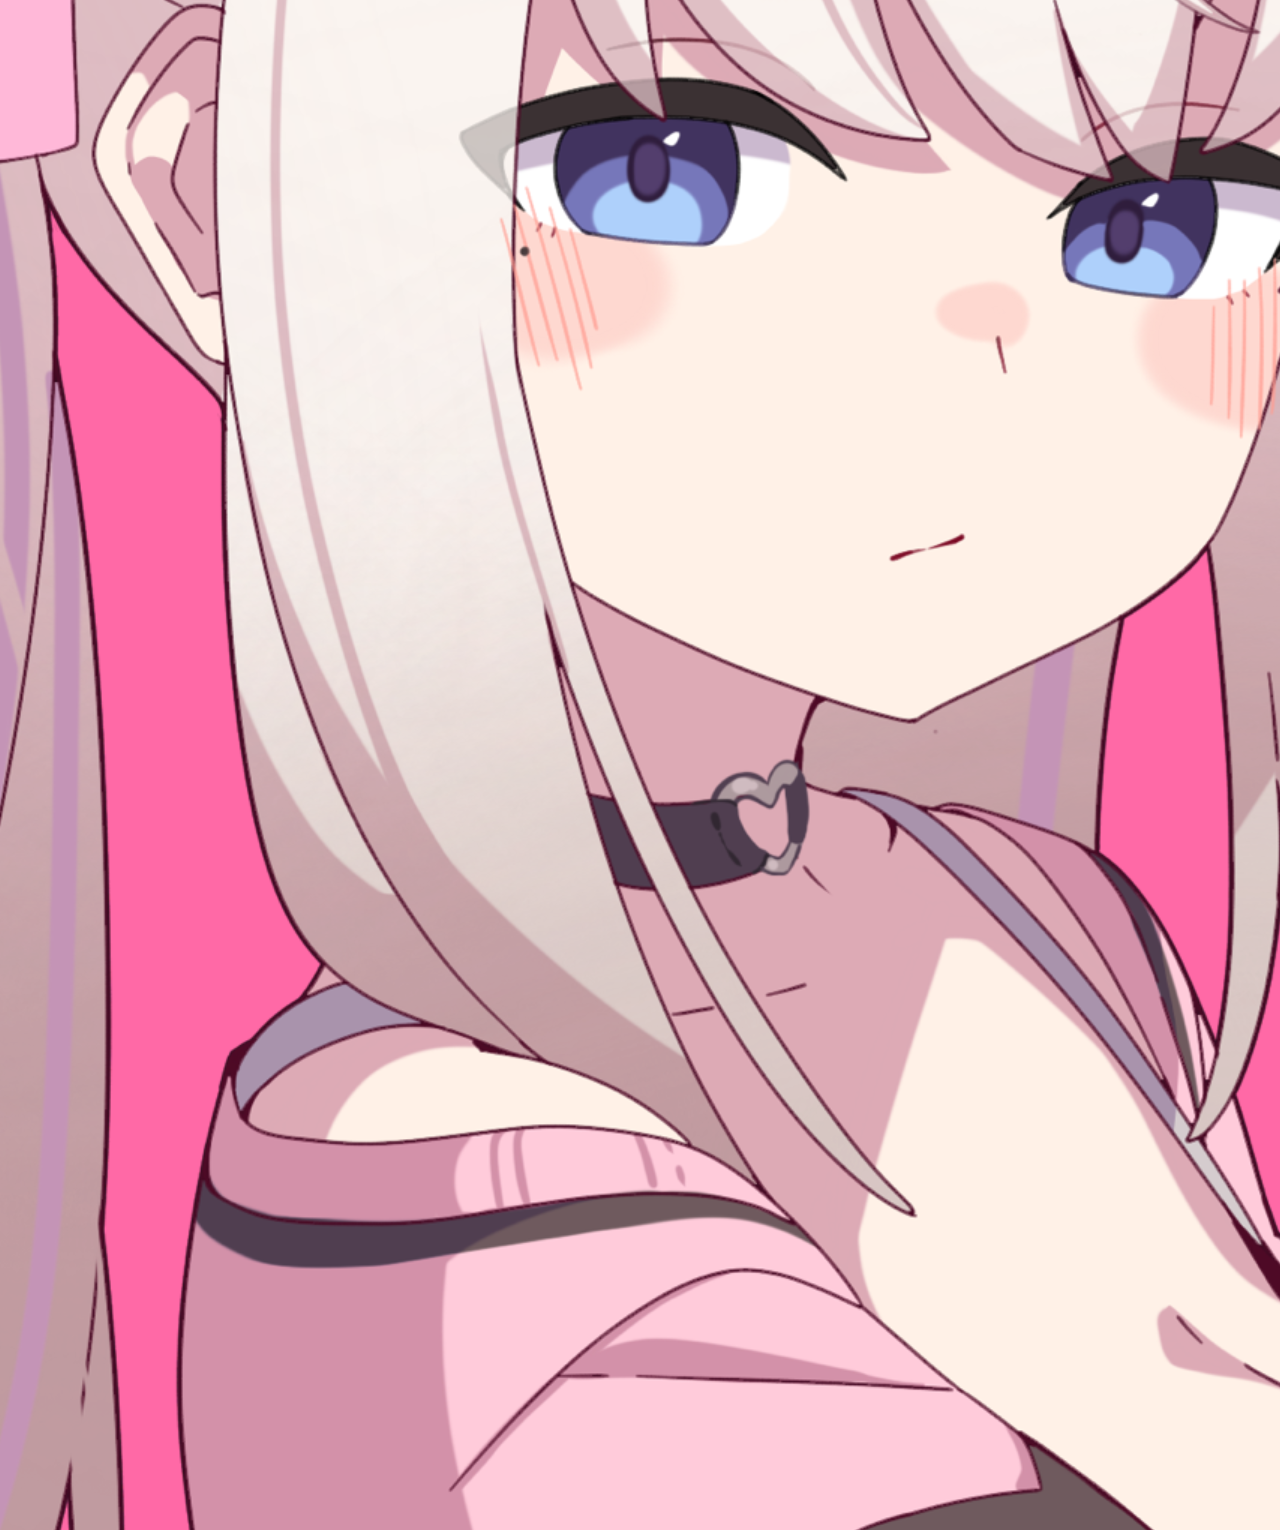
==== name.html @ 31b68fbc "first commit" ====
<head>
    <link rel="stylesheet" href="./card.css">
</head>
<body>

    <div class="bg-animation">
    <div class="blob yellow"></div>
    <div class="blob blue"></div>
    <div class="blob pink"></div>
  </div>

    <div class="bg-box">
        <img src="./에마.jpg"
        alt="프로필 이미지"
        class="profile-img">
        
        <div class="name"> 김강민 </div>
        <div class="job-title">애니메이션, 일본노래, 버튜버, 게임등</div>

        <div class="about-me">
        안녕하세요~ 애니메이션 감상, JPOP 듣기, 버튜버 방송시청, 게임 등을 좋아하고 웹 수업을 배우고 있는 청년입니다.
        애니메이션 쪽을 좋아하게 되면서 관련된 서브컬쳐 종류나 음악등을 좋아하게 되었습니다!
        웹에 대해서는 모르는편이고 어려운것도 있지만 나름 재미있는것 같아 열심히 배워보고 싶습니다!!
        </div>

        <div>
        <a href="mailto:email@example.com" class="contact-info">📧 이메일</a>
        <a href="https://github.com" target="_blank" class="contact-info"
      >💻 깃허브</a
        >
        <a href="https://instagram.com" class="contact-info">📱 인스타그램</a>
    </div>

</div>
<div class="item">
    <img src="에밀리아2.jpg" alt="사진1">
</div>
<div class="item">
    <img src="에마2.jpg" alt="사진2">
</div>
<div class="item">
    <img src="1805329-1.output.png" alt="사진3">
</div>
<div class="item">
    <img src="" alt="사진4">
</div>
</body>
---- card.css ----
body {
  margin: 0;
  display: flex;
  justify-content: center;
  align-items: center;
  height: 100vh;
  font-family: 'Gowun Dodum', sans-serif;
  background-color: #f0f4f8; /* 베이스는 차분한 그레이시 블루 */
  overflow: hidden;
  position: relative;
}

/* 🎨 배경에서 움직이는 큰 원들 */
.bg-animation {
  position: absolute;
  top: 0;
  left: 0;
  width: 100%;
  height: 100%;
  z-index: -1;
  filter: blur(80px); /* 원들을 뭉개서 구름처럼 만듦 */
}

.blob {
  position: absolute;
  width: 400px;
  height: 400px;
  border-radius: 50%;
  animation: move 20s alternate infinite;
}

/* 첫 번째 원: 캐릭터 머리칼의 연노랑 (눈 안아픈 톤) */
.blob.yellow {
  background: #fff9e6;
  top: -10%;
  left: -10%;
  animation-duration: 25s;
}

/* 두 번째 원: 캐릭터 눈동자의 하늘색 */
.blob.blue {
  background: #d0ebff;
  bottom: -10%;
  right: -10%;
  animation-duration: 18s;
}

/* 세 번째 원: 강조 포인트 핑크 */
.blob.pink {
  background: #f3d9fa;
  top: 40%;
  right: 10%;
  animation-duration: 22s;
}

@keyframes move {
  from { transform: translate(0, 0) scale(1); }
  to { transform: translate(100px, 100px) scale(1.2); }
}



.bg-box{
  background-color: rgb(170, 222, 247);
  width: 350px;
  padding: 40px 30px;
  border-radius: 20px;
  box-shadow: 0 10px 30px rgba(0, 0, 0, 0.1); /* 그림자 효과 */
  text-align: center; /* 카드 안의 모든 요소를 가운데 정렬 */
}


.profile-img {
  width: 120px;
  height: 120px;
  border-radius: 50%; /* 50%를 주면 완벽한 원이 됩니다 */
  object-fit: cover;
  margin-bottom: 30px;
  border: 3px solid #fcfbb9; /* 테두리 색상 */
}

.name {
  /* 글자 색상, 크기, 굵기를 변경해보세요 */
  color: #1f2937;
  font-size: 24px;
  font-weight: bold;
  margin-bottom: 5px;
}

.job-title {
  /* 글자 색상을 회색 톤으로 바꾸고 살짝 띄워보세요 */
  color: #c990bf; /* 메인 테마색인 초록색 사용 */
  font-size: 14px;
  letter-spacing: 2px; /* 자간(글자 사이 간격) 넓히기 */
  margin-bottom: 20px;
}

.about-me {
  color: #4b5563;
  font-size: 15px;
  line-height: 1.6; /* 줄 간격 넓혀서 가독성 높이기 */
  margin-bottom: 30px;
  text-align: left; /* 본문만 왼쪽 정렬로 변경 */
  word-break: keep-all; /* 단어 단위로 줄바꿈 (한글 가독성에 좋음) */
}

.contact-info {
  display: inline-block;
  background-color: #f3f4f6;
  color: #374151;
  padding: 8px 15px;
  border-radius: 20px;
  font-size: 13px;
  margin: 5px;
  text-decoration: none; /* 링크 밑줄 제거 */
}

/* 연락처에 마우스 올렸을 때 효과 */
.contact-info:hover {
  background-color: #10b981;
  color: white;
}
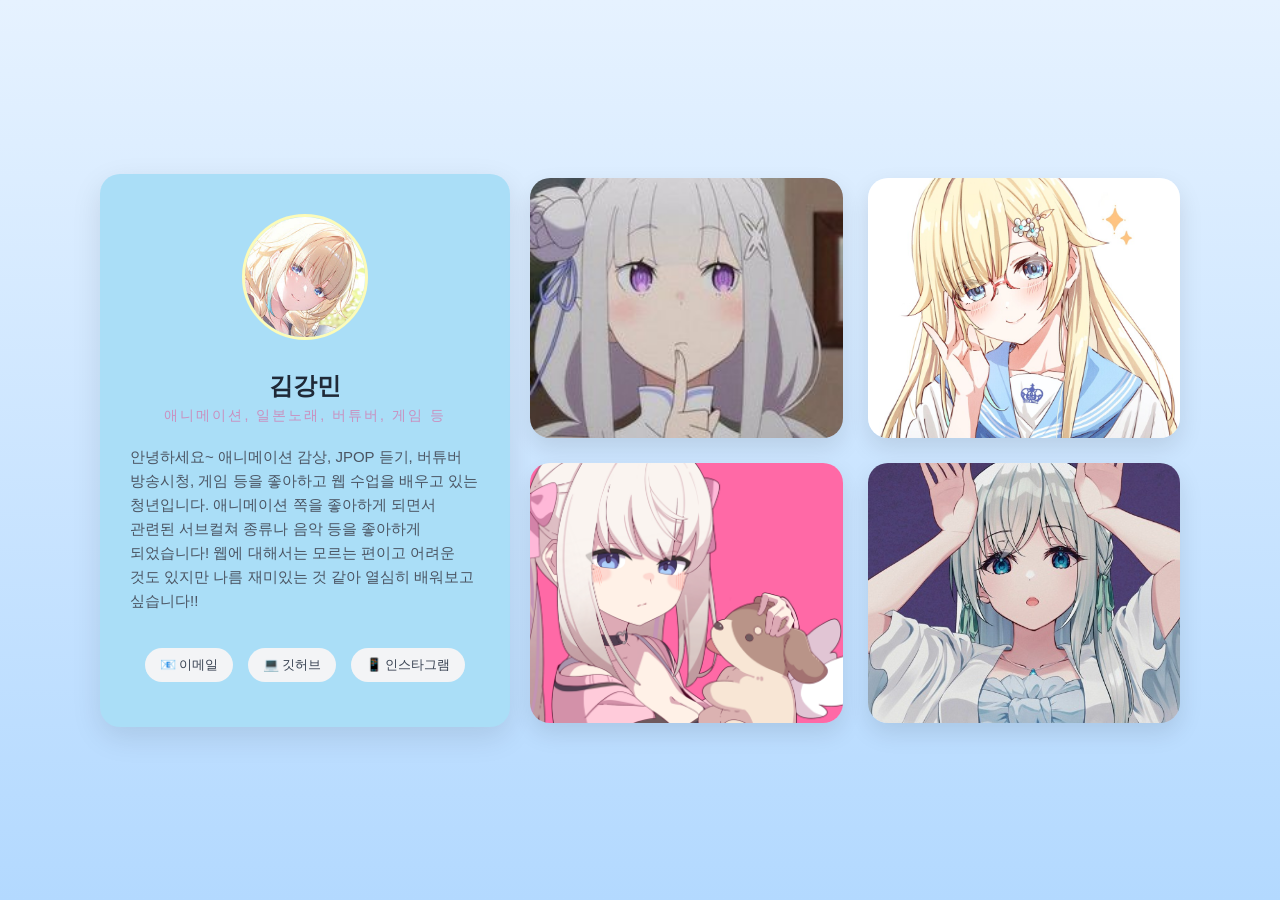
==== commit 839cf43f: "main" ====
--- a/name.html
+++ b/name.html
@@ -3,45 +3,62 @@
 </head>
 <body>
 
-    <div class="bg-animation">
-    <div class="blob yellow"></div>
-    <div class="blob blue"></div>
-    <div class="blob pink"></div>
-  </div>
+<div class="bg-animation">
+  <svg class="snow-container" xmlns="http://www.w3.org/2000/svg">
+    <circle class="snow snow--near" cx="10%" cy="-10" r="4" />
+    <circle class="snow snow--mid" cx="30%" cy="-10" r="3" />
+    <circle class="snow snow--far" cx="50%" cy="-10" r="2" />
+    <circle class="snow snow--near" cx="70%" cy="-10" r="4" />
+    <circle class="snow snow--mid" cx="90%" cy="-10" r="3" />
+    <circle class="snow snow--near" cx="20%" cy="-10" r="4" />
+    <circle class="snow snow--far" cx="40%" cy="-10" r="2" />
+    <circle class="snow snow--mid" cx="60%" cy="-10" r="3" />
+    <circle class="snow snow--near" cx="85%" cy="-10" r="4" />
+  </svg>
+</div>
 
+<div class="main-container">
+    
     <div class="bg-box">
-        <img src="./에마.jpg"
-        alt="프로필 이미지"
-        class="profile-img">
-        
+        <img src="./에마.jpg" alt="프로필 이미지" class="profile-img">
         <div class="name"> 김강민 </div>
-        <div class="job-title">애니메이션, 일본노래, 버튜버, 게임등</div>
+        <div class="job-title">애니메이션, 일본노래, 버튜버, 게임 등</div>
 
         <div class="about-me">
-        안녕하세요~ 애니메이션 감상, JPOP 듣기, 버튜버 방송시청, 게임 등을 좋아하고 웹 수업을 배우고 있는 청년입니다.
-        애니메이션 쪽을 좋아하게 되면서 관련된 서브컬쳐 종류나 음악등을 좋아하게 되었습니다!
-        웹에 대해서는 모르는편이고 어려운것도 있지만 나름 재미있는것 같아 열심히 배워보고 싶습니다!!
+            안녕하세요~ 애니메이션 감상, JPOP 듣기, 버튜버 방송시청, 게임 등을 좋아하고 웹 수업을 배우고 있는 청년입니다.
+            애니메이션 쪽을 좋아하게 되면서 관련된 서브컬쳐 종류나 음악 등을 좋아하게 되었습니다!
+            웹에 대해서는 모르는 편이고 어려운 것도 있지만 나름 재미있는 것 같아 열심히 배워보고 싶습니다!!
         </div>
 
         <div>
-        <a href="mailto:email@example.com" class="contact-info">📧 이메일</a>
-        <a href="https://github.com" target="_blank" class="contact-info"
-      >💻 깃허브</a
-        >
-        <a href="https://instagram.com" class="contact-info">📱 인스타그램</a>
+            <a href="mailto:email@example.com" class="contact-info">📧 이메일</a>
+            <a href="https://github.com" target="_blank" class="contact-info">💻 깃허브</a>
+            <a href="https://instagram.com" class="contact-info">📱 인스타그램</a>
+        </div>
+    </div>
+
+    <div class="photo-grid">
+        <div class="item">
+           <a href="https://youtu.be/84YBqfpCGW8?si=jDHwDdbgy-6Jnqzn" target="_blank">
+             <img src="에밀리아2.jpg" alt="사진1">
+           </a>
+        </div>
+        <div class="item">
+            <a href="https://youtu.be/Dlo0Pb09HX0?si=619pWWbHcp1ZUvJd" target="_blank">
+              <img src="에마2.jpg" alt="사진2">
+            </a>
+        </div>
+        <div class="item">
+            <a href="https://youtu.be/8aWrjjBdbts?si=ohreyb9HjMjABsz2" target="_blank">
+              <img src="1805329-1.output.png" alt="사진3">
+            </a>
+        </div>
+        <div class="item">
+            <a href="https://youtu.be/Nv1dsznzMKw?si=QJFB2VbqBX2gSw3W" target="_blank">
+              <img src="나쿠루.jpg" alt="사진4">
+            </a>
+        </div>
     </div>
 
 </div>
-<div class="item">
-    <img src="에밀리아2.jpg" alt="사진1">
-</div>
-<div class="item">
-    <img src="에마2.jpg" alt="사진2">
-</div>
-<div class="item">
-    <img src="1805329-1.output.png" alt="사진3">
-</div>
-<div class="item">
-    <img src="" alt="사진4">
-</div>
 </body>
--- a/card.css
+++ b/card.css
@@ -1,6 +1,6 @@
 body {
   margin: 0;
-  display: flex;
+  display: grid;
   justify-content: center;
   align-items: center;
   height: 100vh;
@@ -10,52 +10,76 @@
   position: relative;
 }
 
-/* 🎨 배경에서 움직이는 큰 원들 */
+/* 배경 컨테이너 */
 .bg-animation {
-  position: absolute;
+  position: fixed;
   top: 0;
   left: 0;
   width: 100%;
   height: 100%;
   z-index: -1;
-  filter: blur(80px); /* 원들을 뭉개서 구름처럼 만듦 */
+  background: linear-gradient(to bottom, #e6f2ff, #b3d9ff); /* 하늘색 그라데이션 */
+  overflow: hidden;
 }
 
-.blob {
-  position: absolute;
-  width: 400px;
-  height: 400px;
-  border-radius: 50%;
-  animation: move 20s alternate infinite;
+.snow-container {
+  width: 100%;
+  height: 100%;
 }
 
-/* 첫 번째 원: 캐릭터 머리칼의 연노랑 (눈 안아픈 톤) */
-.blob.yellow {
-  background: #fff9e6;
-  top: -10%;
-  left: -10%;
-  animation-duration: 25s;
+/* 눈송이 기본 스타일 */
+.snow {
+  fill: white;
+  opacity: 0.8;
+  animation: fall linear infinite;
 }
 
-/* 두 번째 원: 캐릭터 눈동자의 하늘색 */
-.blob.blue {
-  background: #d0ebff;
-  bottom: -10%;
-  right: -10%;
-  animation-duration: 18s;
+/* 거리감에 따른 눈송이 크기와 속도 조절 */
+.snow--near {
+  animation-duration: 7s;
+  filter: blur(1px);
 }
 
-/* 세 번째 원: 강조 포인트 핑크 */
-.blob.pink {
-  background: #f3d9fa;
-  top: 40%;
-  right: 10%;
-  animation-duration: 22s;
+.snow--mid {
+  animation-duration: 12s;
+  opacity: 0.5;
+  filter: blur(2px);
 }
 
-@keyframes move {
-  from { transform: translate(0, 0) scale(1); }
-  to { transform: translate(100px, 100px) scale(1.2); }
+.snow--far {
+  animation-duration: 18s;
+  opacity: 0.3;
+  filter: blur(3px);
+}
+
+/* 눈송이마다 시작 지연 시간을 다르게 해서 랜덤하게 내리는 느낌 부여 */
+.snow:nth-child(1) { left: 10%; animation-delay: 0s; }
+.snow:nth-child(2) { left: 30%; animation-delay: 2s; }
+.snow:nth-child(3) { left: 50%; animation-delay: 4s; }
+.snow:nth-child(4) { left: 70%; animation-delay: 1s; }
+.snow:nth-child(5) { left: 90%; animation-delay: 3s; }
+.snow:nth-child(6) { left: 20%; animation-delay: 5s; }
+.snow:nth-child(7) { left: 45%; animation-delay: 0.5s; }
+.snow:nth-child(8) { left: 65%; animation-delay: 2.5s; }
+.snow:nth-child(9) { left: 80%; animation-delay: 4.5s; }
+
+/* ❄️ 아래로 떨어지면서 좌우로 흔들리는 애니메이션 */
+@keyframes fall {
+  0% {
+    transform: translateY(-10vh) translateX(0);
+  }
+  25% {
+    transform: translateY(25vh) translateX(15px);
+  }
+  50% {
+    transform: translateY(50vh) translateX(-15px);
+  }
+  75% {
+    transform: translateY(75vh) translateX(15px);
+  }
+  100% {
+    transform: translateY(110vh) translateX(0);
+  }
 }
 
 
@@ -69,6 +93,47 @@
   text-align: center; /* 카드 안의 모든 요소를 가운데 정렬 */
 }
 
+.main-container {
+  display: grid;
+  /* 1. 네임카드와 사진 그리드 사이의 비율과 너비 설정 */
+  grid-template-columns: 350px 1fr; 
+  
+  /* 2. 간격 대폭 확대 (원하는 만큼 숫자를 키우세요) */
+  gap: 80px; 
+  
+  /* 3. 화면 중앙 배치 및 여백 */
+  align-items: center; 
+  width: 90%;            /* 전체 너비를 화면의 90%로 설정 */
+  max-width: 1200px;     /* 너무 커지지 않게 최대 너비 제한 */
+  margin: 0 auto;        /* 화면 정중앙 정렬 */
+  
+  z-index: 10;
+  position: relative;    /* 배경 원들과 겹치지 않게 설정 */
+}
+
+/* 오른쪽 사진 그리드 간격도 살짝 조정 */
+.photo-grid {
+  display: grid;
+  grid-template-columns: repeat(2, 1fr); 
+  gap: 25px; /* 사진들 사이의 간격도 조금 더 벌림 */
+}
+
+.item {
+  width: 100%;
+  height: 260px;
+  border-radius: 20px;
+  overflow: hidden; /* 사진이 커질 때 영역 밖으로 나가지 않게 함 */
+  box-shadow: 0 10px 25px rgba(0,0,0,0.1);
+  cursor: pointer; /* 마우스를 올렸을 때 손가락 모양으로 변경 */
+}
+
+.item img {
+  width: 100%;
+  height: 100%;
+  object-fit: cover;
+  /* 이미 작성하신 transition 덕분에 부드럽게 커집니다 */
+  transition: transform 0.4s ease; 
+}
 
 .profile-img {
   width: 120px;
@@ -119,4 +184,14 @@
 .contact-info:hover {
   background-color: #10b981;
   color: white;
-}+}
+
+/* ✨ 마우스를 올렸을 때 이미지 확대 효과 */
+.item:hover img {
+  transform: scale(1.1); /* 1.1배 커짐 (숫자를 키우면 더 많이 커져요) */
+}
+
+/* 추가 팁: 사진에 마우스를 올렸을 때 약간 밝아지거나 어두워지게 하고 싶다면? */
+.item:hover {
+  box-shadow: 0 15px 35px rgba(0,0,0,0.2); /* 그림자도 살짝 더 진하게 */
+}
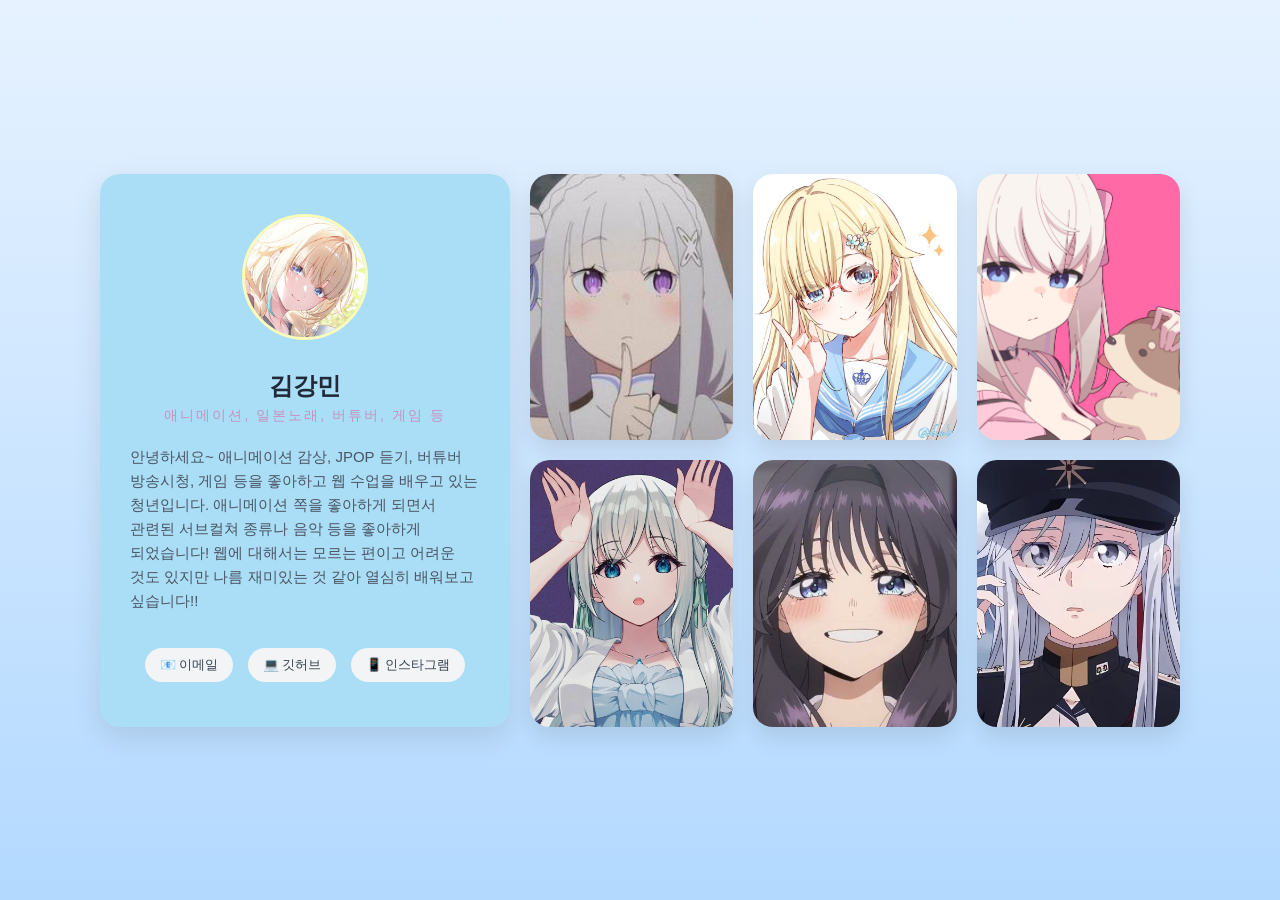
==== commit 3f967f8a: "main" ====
--- a/name.html
+++ b/name.html
@@ -58,6 +58,14 @@
               <img src="나쿠루.jpg" alt="사진4">
             </a>
         </div>
+        <div class="item">
+            <a href="https://youtu.be/fRNtAxbHA0Y?si=1mSKFMz6PB5HPCNo" target="_blank">
+              <img src="카오루코.jpg" alt="사진5">
+            </a>
+        </div>
+        <div class="item">
+            <a href="https://youtu.be/YGOX7Tj0dMY?si=r-Lo9tLbPMK24MB4" target="_blank"><img src="레나.jpg" alt="사진6"></a>
+        </div>
     </div>
 
 </div>
--- a/card.css
+++ b/card.css
@@ -95,44 +95,38 @@
 
 .main-container {
   display: grid;
-  /* 1. 네임카드와 사진 그리드 사이의 비율과 너비 설정 */
   grid-template-columns: 350px 1fr; 
-  
-  /* 2. 간격 대폭 확대 (원하는 만큼 숫자를 키우세요) */
   gap: 80px; 
-  
-  /* 3. 화면 중앙 배치 및 여백 */
-  align-items: center; 
-  width: 90%;            /* 전체 너비를 화면의 90%로 설정 */
-  max-width: 1200px;     /* 너무 커지지 않게 최대 너비 제한 */
-  margin: 0 auto;        /* 화면 정중앙 정렬 */
-  
+  align-items: stretch; /* ✨ 핵심: 왼쪽과 오른쪽의 높이를 동일하게 맞춤 */
+  width: 90%;
+  max-width: 1200px;
+  margin: 0 auto;
   z-index: 10;
-  position: relative;    /* 배경 원들과 겹치지 않게 설정 */
+  position: relative;
 }
 
 /* 오른쪽 사진 그리드 간격도 살짝 조정 */
 .photo-grid {
   display: grid;
-  grid-template-columns: repeat(2, 1fr); 
-  gap: 25px; /* 사진들 사이의 간격도 조금 더 벌림 */
+  grid-template-columns: repeat(3, 1fr); /* 3열 */
+  grid-template-rows: repeat(2, 1fr);    /* 2행 */
+  gap: 20px; 
 }
 
 .item {
   width: 100%;
-  height: 260px;
+  /* height: 200px;  <-- ❌ 기존의 고정 높이는 삭제하거나 주석 처리하세요! */
+  height: 100%;      /* ✨ 부모(photo-grid)가 준 높이를 꽉 채웁니다 */
   border-radius: 20px;
-  overflow: hidden; /* 사진이 커질 때 영역 밖으로 나가지 않게 함 */
+  overflow: hidden;
   box-shadow: 0 10px 25px rgba(0,0,0,0.1);
-  cursor: pointer; /* 마우스를 올렸을 때 손가락 모양으로 변경 */
 }
 
 .item img {
   width: 100%;
   height: 100%;
-  object-fit: cover;
-  /* 이미 작성하신 transition 덕분에 부드럽게 커집니다 */
-  transition: transform 0.4s ease; 
+  object-fit: cover; /* 사진이 일그러지지 않게 꽉 채움 */
+  transition: transform 0.4s ease;
 }
 
 .profile-img {
@@ -194,4 +188,6 @@
 /* 추가 팁: 사진에 마우스를 올렸을 때 약간 밝아지거나 어두워지게 하고 싶다면? */
 .item:hover {
   box-shadow: 0 15px 35px rgba(0,0,0,0.2); /* 그림자도 살짝 더 진하게 */
+  border-color: rgb(42, 230, 255);        /* 초록 테두리 강조 */
+  box-shadow: 0 10px 28px rgb(131, 251, 255);  /* 초록 그림자 */
 }
